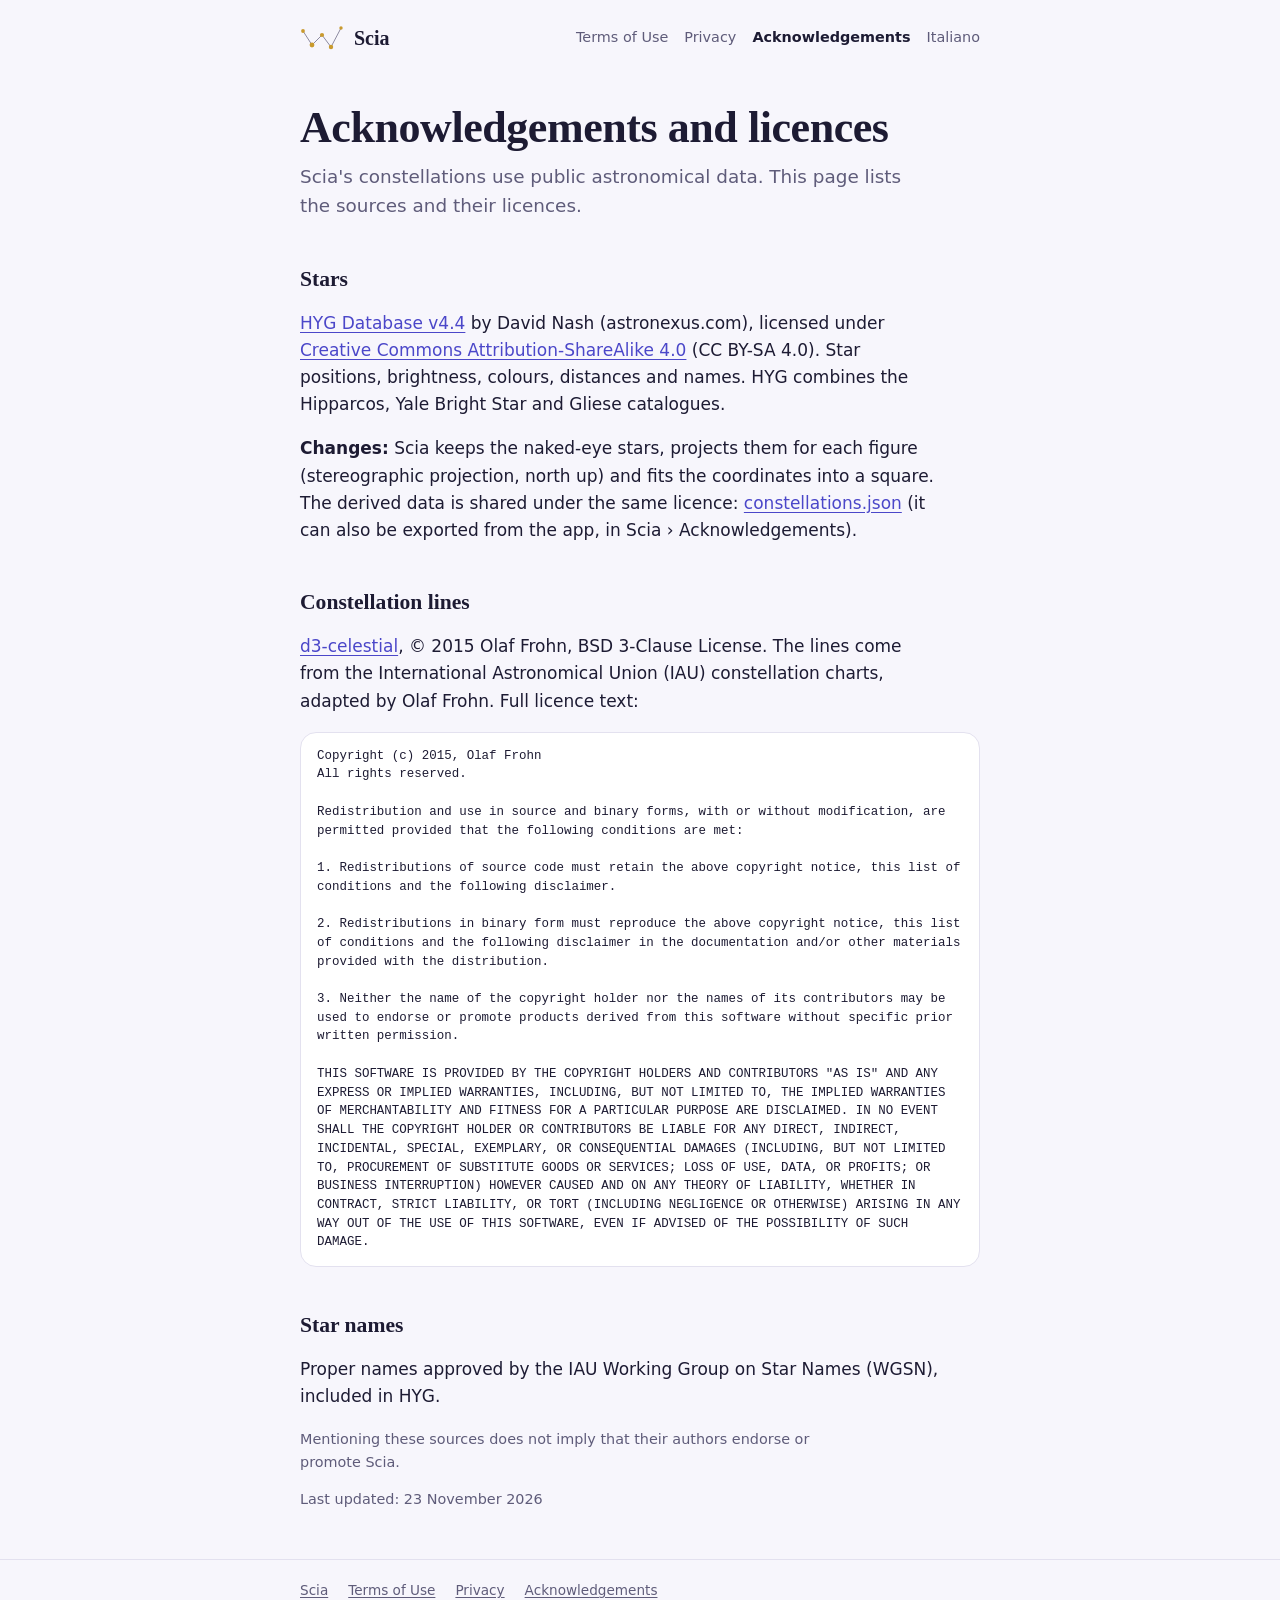
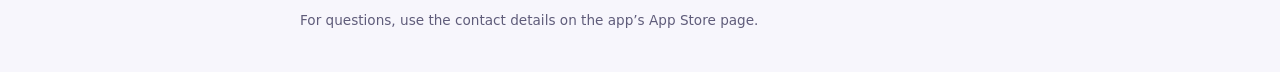
==== credits-en.html @ 2a149eb6 "Sito aggiornato (dbff09d)" ====
<!DOCTYPE html>
<html lang="en">
<head>
<meta charset="utf-8">
<meta name="viewport" content="width=device-width, initial-scale=1">
<title>Scia – Acknowledgements</title>
<meta name="description" content="Scia, the photo journal that lights up a real constellation, one memory a day.">
<meta name="theme-color" content="#f7f6fc" media="(prefers-color-scheme: light)">
<meta name="theme-color" content="#100e26" media="(prefers-color-scheme: dark)">
<link rel="icon" href="data:image/svg+xml,%3Csvg xmlns='http://www.w3.org/2000/svg' viewBox='0 0 16 16'%3E%3Crect width='16' height='16' rx='4' fill='%23100e26'/%3E%3Cpath d='M8 3l1.2 3.6H13l-3 2.2 1.1 3.6L8 10.2 4.9 12.4 6 8.8 3 6.6h3.8z' fill='%23f3d58a'/%3E%3C/svg%3E">
<link rel="alternate" hreflang="it" href="credits.html">
<link rel="stylesheet" href="style.css">
</head>
<body>
<header class="top"><a class="brand" href="index-en.html"><svg viewBox="0 0 44 27" aria-hidden="true"><line x1="3" y1="7" x2="12" y2="21"/><line x1="12" y1="21" x2="22" y2="11"/><line x1="22" y1="11" x2="31" y2="23"/><line x1="31" y1="23" x2="41" y2="4"/><circle cx="3" cy="7" r="1.9"/><circle cx="12" cy="21" r="2.4"/><circle cx="22" cy="11" r="2.1"/><circle cx="31" cy="23" r="2.2"/><circle cx="41" cy="4" r="1.7"/></svg>Scia</a><nav aria-label="Scia"><a href="terms-en.html">Terms of Use</a><a href="privacy-en.html">Privacy</a><a href="credits-en.html" aria-current="page">Acknowledgements</a><a href="credits.html" hreflang="it" lang="it">Italiano</a></nav></header>
<main>
<h1>Acknowledgements and licences</h1>
<p class="lead">Scia's constellations use public astronomical data. This page lists the sources and their licences.</p>
<h2>Stars</h2>
<p><a href="https://codeberg.org/astronexus/hyg">HYG Database v4.4</a> by David Nash (astronexus.com), licensed under <a href="https://creativecommons.org/licenses/by-sa/4.0/">Creative Commons Attribution-ShareAlike 4.0</a> (CC BY-SA 4.0). Star positions, brightness, colours, distances and names. HYG combines the Hipparcos, Yale Bright Star and Gliese catalogues.</p>
<p><strong>Changes:</strong> Scia keeps the naked-eye stars, projects them for each figure (stereographic projection, north up) and fits the coordinates into a square. The derived data is shared under the same licence: <a href="constellations.json">constellations.json</a> (it can also be exported from the app, in Scia › Acknowledgements).</p>
<h2>Constellation lines</h2>
<p><a href="https://github.com/ofrohn/d3-celestial">d3-celestial</a>, © 2015 Olaf Frohn, BSD 3-Clause License. The lines come from the International Astronomical Union (IAU) constellation charts, adapted by Olaf Frohn. Full licence text:</p>
<pre>Copyright (c) 2015, Olaf Frohn
All rights reserved.

Redistribution and use in source and binary forms, with or without modification, are permitted provided that the following conditions are met:

1. Redistributions of source code must retain the above copyright notice, this list of conditions and the following disclaimer.

2. Redistributions in binary form must reproduce the above copyright notice, this list of conditions and the following disclaimer in the documentation and/or other materials provided with the distribution.

3. Neither the name of the copyright holder nor the names of its contributors may be used to endorse or promote products derived from this software without specific prior written permission.

THIS SOFTWARE IS PROVIDED BY THE COPYRIGHT HOLDERS AND CONTRIBUTORS "AS IS" AND ANY EXPRESS OR IMPLIED WARRANTIES, INCLUDING, BUT NOT LIMITED TO, THE IMPLIED WARRANTIES OF MERCHANTABILITY AND FITNESS FOR A PARTICULAR PURPOSE ARE DISCLAIMED. IN NO EVENT SHALL THE COPYRIGHT HOLDER OR CONTRIBUTORS BE LIABLE FOR ANY DIRECT, INDIRECT, INCIDENTAL, SPECIAL, EXEMPLARY, OR CONSEQUENTIAL DAMAGES (INCLUDING, BUT NOT LIMITED TO, PROCUREMENT OF SUBSTITUTE GOODS OR SERVICES; LOSS OF USE, DATA, OR PROFITS; OR BUSINESS INTERRUPTION) HOWEVER CAUSED AND ON ANY THEORY OF LIABILITY, WHETHER IN CONTRACT, STRICT LIABILITY, OR TORT (INCLUDING NEGLIGENCE OR OTHERWISE) ARISING IN ANY WAY OUT OF THE USE OF THIS SOFTWARE, EVEN IF ADVISED OF THE POSSIBILITY OF SUCH DAMAGE.</pre>
<h2>Star names</h2>
<p>Proper names approved by the IAU Working Group on Star Names (WGSN), included in HYG.</p>
<p class="muted">Mentioning these sources does not imply that their authors endorse or promote Scia.</p>
<p class="date">Last updated: 23 November 2026</p>
</main>
<footer><div class="in"><a href="index-en.html">Scia</a><a href="terms-en.html">Terms of Use</a><a href="privacy-en.html">Privacy</a><a href="credits-en.html">Acknowledgements</a><span>For questions, use the contact details on the app’s App Store page.</span></div></footer>
</body>
</html>
---- style.css ----
/* Sito di Scia (GitHub Pages). Notte d'indaco come l'app, titoli in serif (New York sui dispositivi Apple, come le lettere),
   testo nel carattere di sistema. Il giallo delle stelle compare solo nelle stelle del marchio. */
:root {
  color-scheme: light dark;
  --bg: #f7f6fc;
  --surface: #ffffff;
  --ink: #1d1b33;
  --muted: #5f5c7a;
  --line: #e3e1ef;
  --link: #4b47c9;
  --star: #c99a2e;
  --glow: transparent;
  --serif: ui-serif, "New York", Georgia, "Times New Roman", serif;
  --sans: -apple-system, system-ui, "Segoe UI", Roboto, sans-serif;
  --radius: 16px;
}
@media (prefers-color-scheme: dark) {
  :root {
    --bg: #100e26;
    --surface: #1a1838;
    --ink: #eceaff;
    --muted: #a3a0c8;
    --line: #2b2852;
    --link: #b0adff;
    --star: #f3d58a;
    --glow: rgba(243, 213, 138, .55);
  }
}

* { box-sizing: border-box; }
html { -webkit-text-size-adjust: 100%; scroll-behavior: smooth; }
@media (prefers-reduced-motion: reduce) { html { scroll-behavior: auto; } }
body {
  margin: 0; background: var(--bg); color: var(--ink);
  font: 17px/1.6 var(--sans);
}
a { color: var(--link); text-underline-offset: .18em; }
a:focus-visible { outline: 2px solid var(--link); outline-offset: 3px; border-radius: 4px; }

/* Testata: il marchio (Cassiopea) e i link alle pagine. */
.top {
  max-width: 720px; margin: 0 auto; padding: 20px 20px 0;
  display: flex; flex-wrap: wrap; align-items: center; justify-content: space-between; gap: 12px 20px;
}
.brand { display: inline-flex; align-items: center; gap: 10px; text-decoration: none; color: var(--ink);
         font: 600 1.25rem/1 var(--serif); }
.brand svg { width: 44px; height: 27px; overflow: visible; }
.brand line { stroke: var(--muted); stroke-width: 1; opacity: .7; }
.brand circle { fill: var(--star); filter: drop-shadow(0 0 3px var(--glow)); }
.top nav { display: flex; flex-wrap: wrap; gap: 4px 16px; font-size: .9rem; }
.top nav a { color: var(--muted); text-decoration: none; padding: 6px 0; }
.top nav a:hover { color: var(--ink); }
.top nav a[aria-current="page"] { color: var(--ink); font-weight: 600; }

main { max-width: 720px; margin: 0 auto; padding: 8px 20px 48px; }
h1 { font: 600 clamp(2rem, 6vw, 2.75rem)/1.15 var(--serif); margin: 40px 0 8px; letter-spacing: -.01em; }
.lead { font-size: 1.15rem; color: var(--muted); margin: 0 0 8px; max-width: 34em; }
h2 { font: 600 1.35rem/1.3 var(--serif); margin: 44px 0 8px; scroll-margin-top: 16px; }
h3 { font-size: 1rem; margin: 20px 0 4px; }
p, li { max-width: 38em; }
ul { padding-left: 1.2rem; }
li { margin: 6px 0; }
.date { color: var(--muted); font-size: .9rem; margin: 0; }
.muted { color: var(--muted); font-size: .9rem; }

/* Riquadri: il riassunto dei termini, l'indice, il testo delle licenze. */
.box { background: var(--surface); border: 1px solid var(--line); border-radius: var(--radius); padding: 18px 20px; margin: 24px 0; }
.box h2 { margin-top: 0; font-size: 1.1rem; }
.box ul { margin: 0; }

/* Indice dei termini: numerato perché le sezioni lo sono. */
.toc summary { cursor: pointer; font-weight: 600; }
.toc ol { margin: 12px 0 0; padding-left: 1.4rem; columns: 2 16rem; column-gap: 2rem; }
.toc li { margin: 4px 0; break-inside: avoid; }
.toc a { text-decoration: none; }
.toc a:hover { text-decoration: underline; }

/* Le sezioni dei termini: numero in serif accanto al titolo. */
.terms h2 { display: flex; gap: .6rem; align-items: baseline; }
.terms h2 .n { color: var(--muted); font-variant-numeric: tabular-nums; min-width: 1.4em; }

/* Elenco delle funzioni nella home. */
.features { list-style: none; padding: 0; display: grid; gap: 4px 28px; grid-template-columns: repeat(auto-fit, minmax(16rem, 1fr)); }
.features li { margin: 10px 0; }
.features strong { display: block; font-family: var(--serif); font-size: 1.05rem; }

pre { white-space: pre-wrap; font: .78rem/1.5 ui-monospace, SFMono-Regular, Menlo, monospace;
      background: var(--surface); border: 1px solid var(--line); border-radius: var(--radius); padding: 14px 16px; margin: 12px 0; }

footer { border-top: 1px solid var(--line); }
footer .in { max-width: 720px; margin: 0 auto; padding: 20px 20px 40px; display: flex; flex-wrap: wrap; gap: 8px 20px;
             font-size: .85rem; color: var(--muted); }
footer a { color: var(--muted); }
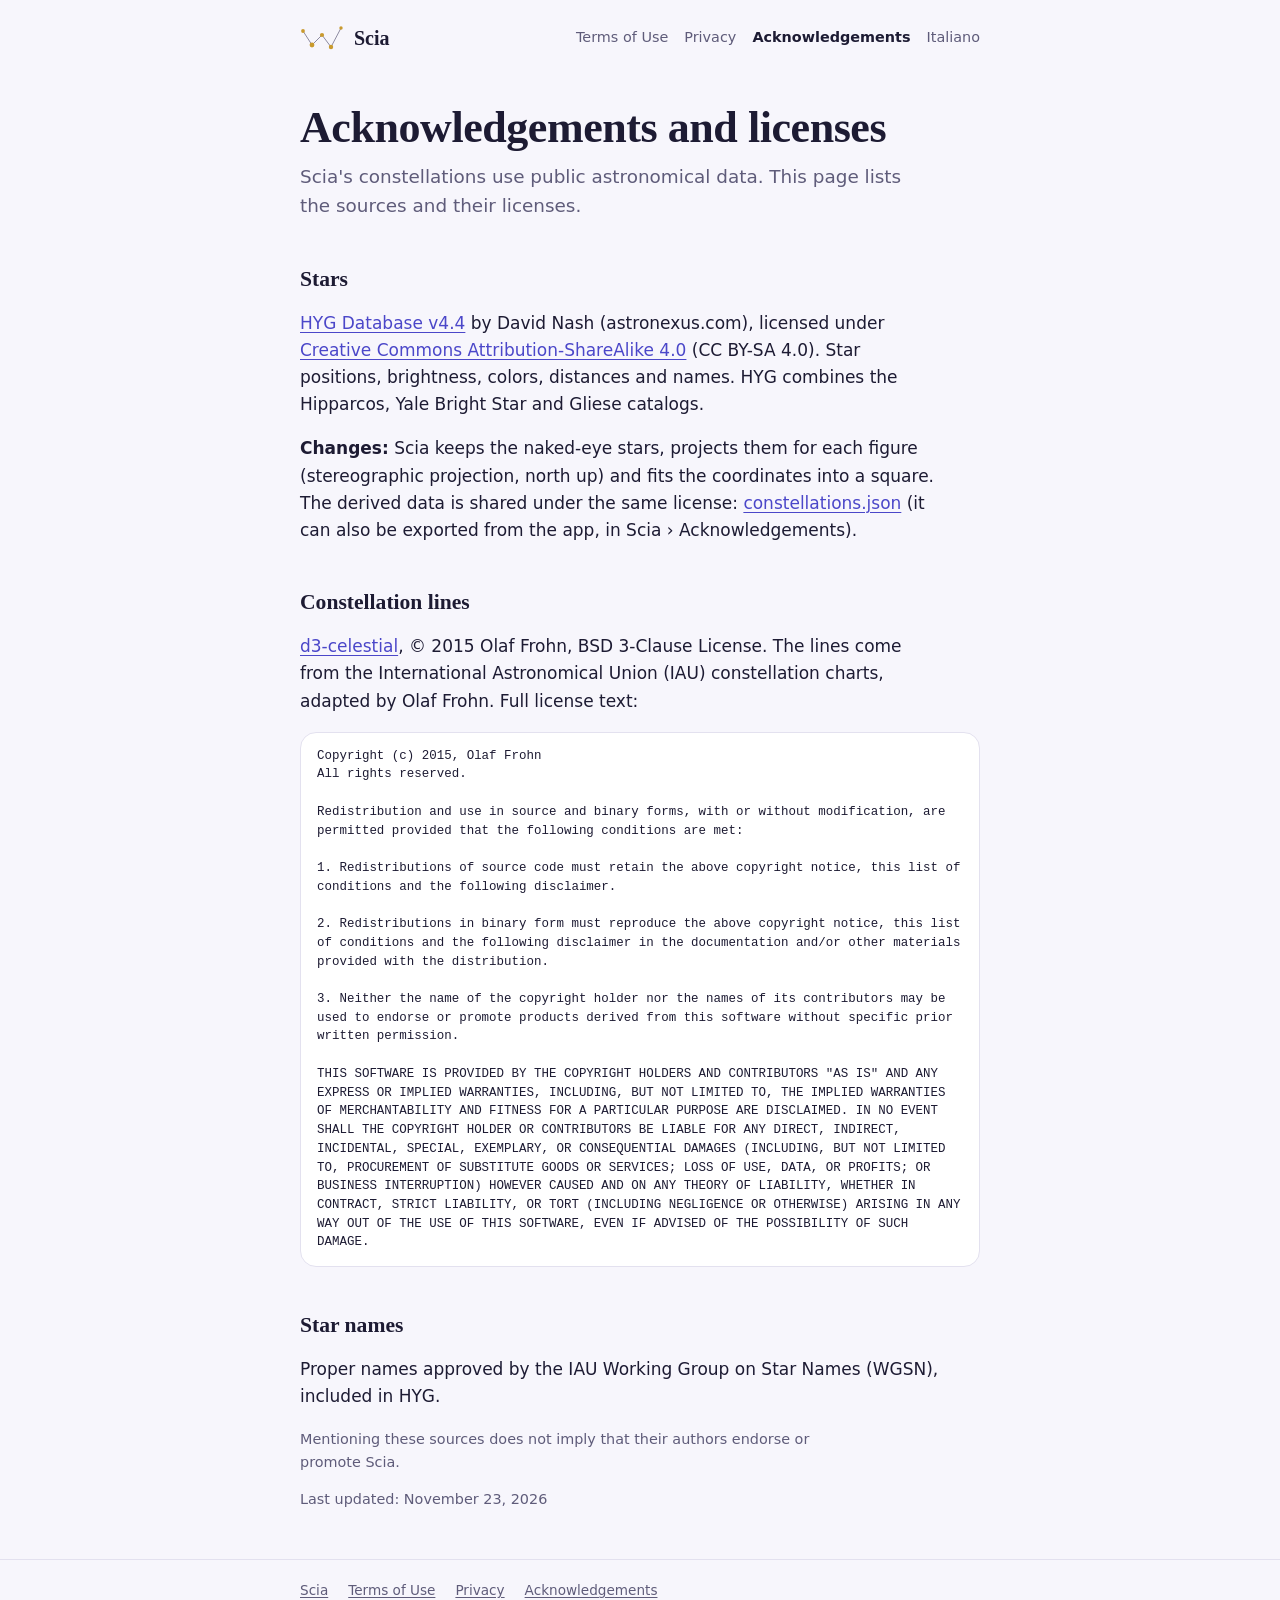
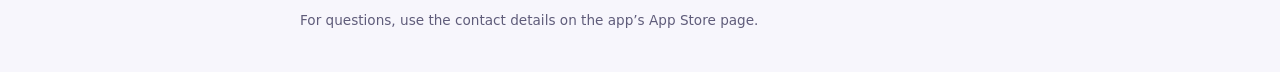
==== commit 85094a4f: "Sito aggiornato (9764fd0)" ====
--- a/credits-en.html
+++ b/credits-en.html
@@ -14,13 +14,13 @@
 <body>
 <header class="top"><a class="brand" href="index-en.html"><svg viewBox="0 0 44 27" aria-hidden="true"><line x1="3" y1="7" x2="12" y2="21"/><line x1="12" y1="21" x2="22" y2="11"/><line x1="22" y1="11" x2="31" y2="23"/><line x1="31" y1="23" x2="41" y2="4"/><circle cx="3" cy="7" r="1.9"/><circle cx="12" cy="21" r="2.4"/><circle cx="22" cy="11" r="2.1"/><circle cx="31" cy="23" r="2.2"/><circle cx="41" cy="4" r="1.7"/></svg>Scia</a><nav aria-label="Scia"><a href="terms-en.html">Terms of Use</a><a href="privacy-en.html">Privacy</a><a href="credits-en.html" aria-current="page">Acknowledgements</a><a href="credits.html" hreflang="it" lang="it">Italiano</a></nav></header>
 <main>
-<h1>Acknowledgements and licences</h1>
-<p class="lead">Scia's constellations use public astronomical data. This page lists the sources and their licences.</p>
+<h1>Acknowledgements and licenses</h1>
+<p class="lead">Scia's constellations use public astronomical data. This page lists the sources and their licenses.</p>
 <h2>Stars</h2>
-<p><a href="https://codeberg.org/astronexus/hyg">HYG Database v4.4</a> by David Nash (astronexus.com), licensed under <a href="https://creativecommons.org/licenses/by-sa/4.0/">Creative Commons Attribution-ShareAlike 4.0</a> (CC BY-SA 4.0). Star positions, brightness, colours, distances and names. HYG combines the Hipparcos, Yale Bright Star and Gliese catalogues.</p>
-<p><strong>Changes:</strong> Scia keeps the naked-eye stars, projects them for each figure (stereographic projection, north up) and fits the coordinates into a square. The derived data is shared under the same licence: <a href="constellations.json">constellations.json</a> (it can also be exported from the app, in Scia › Acknowledgements).</p>
+<p><a href="https://codeberg.org/astronexus/hyg">HYG Database v4.4</a> by David Nash (astronexus.com), licensed under <a href="https://creativecommons.org/licenses/by-sa/4.0/">Creative Commons Attribution-ShareAlike 4.0</a> (CC BY-SA 4.0). Star positions, brightness, colors, distances and names. HYG combines the Hipparcos, Yale Bright Star and Gliese catalogs.</p>
+<p><strong>Changes:</strong> Scia keeps the naked-eye stars, projects them for each figure (stereographic projection, north up) and fits the coordinates into a square. The derived data is shared under the same license: <a href="constellations.json">constellations.json</a> (it can also be exported from the app, in Scia › Acknowledgements).</p>
 <h2>Constellation lines</h2>
-<p><a href="https://github.com/ofrohn/d3-celestial">d3-celestial</a>, © 2015 Olaf Frohn, BSD 3-Clause License. The lines come from the International Astronomical Union (IAU) constellation charts, adapted by Olaf Frohn. Full licence text:</p>
+<p><a href="https://github.com/ofrohn/d3-celestial">d3-celestial</a>, © 2015 Olaf Frohn, BSD 3-Clause License. The lines come from the International Astronomical Union (IAU) constellation charts, adapted by Olaf Frohn. Full license text:</p>
 <pre>Copyright (c) 2015, Olaf Frohn
 All rights reserved.
 
@@ -36,7 +36,7 @@
 <h2>Star names</h2>
 <p>Proper names approved by the IAU Working Group on Star Names (WGSN), included in HYG.</p>
 <p class="muted">Mentioning these sources does not imply that their authors endorse or promote Scia.</p>
-<p class="date">Last updated: 23 November 2026</p>
+<p class="date">Last updated: November 23, 2026</p>
 </main>
 <footer><div class="in"><a href="index-en.html">Scia</a><a href="terms-en.html">Terms of Use</a><a href="privacy-en.html">Privacy</a><a href="credits-en.html">Acknowledgements</a><span>For questions, use the contact details on the app’s App Store page.</span></div></footer>
 </body>
